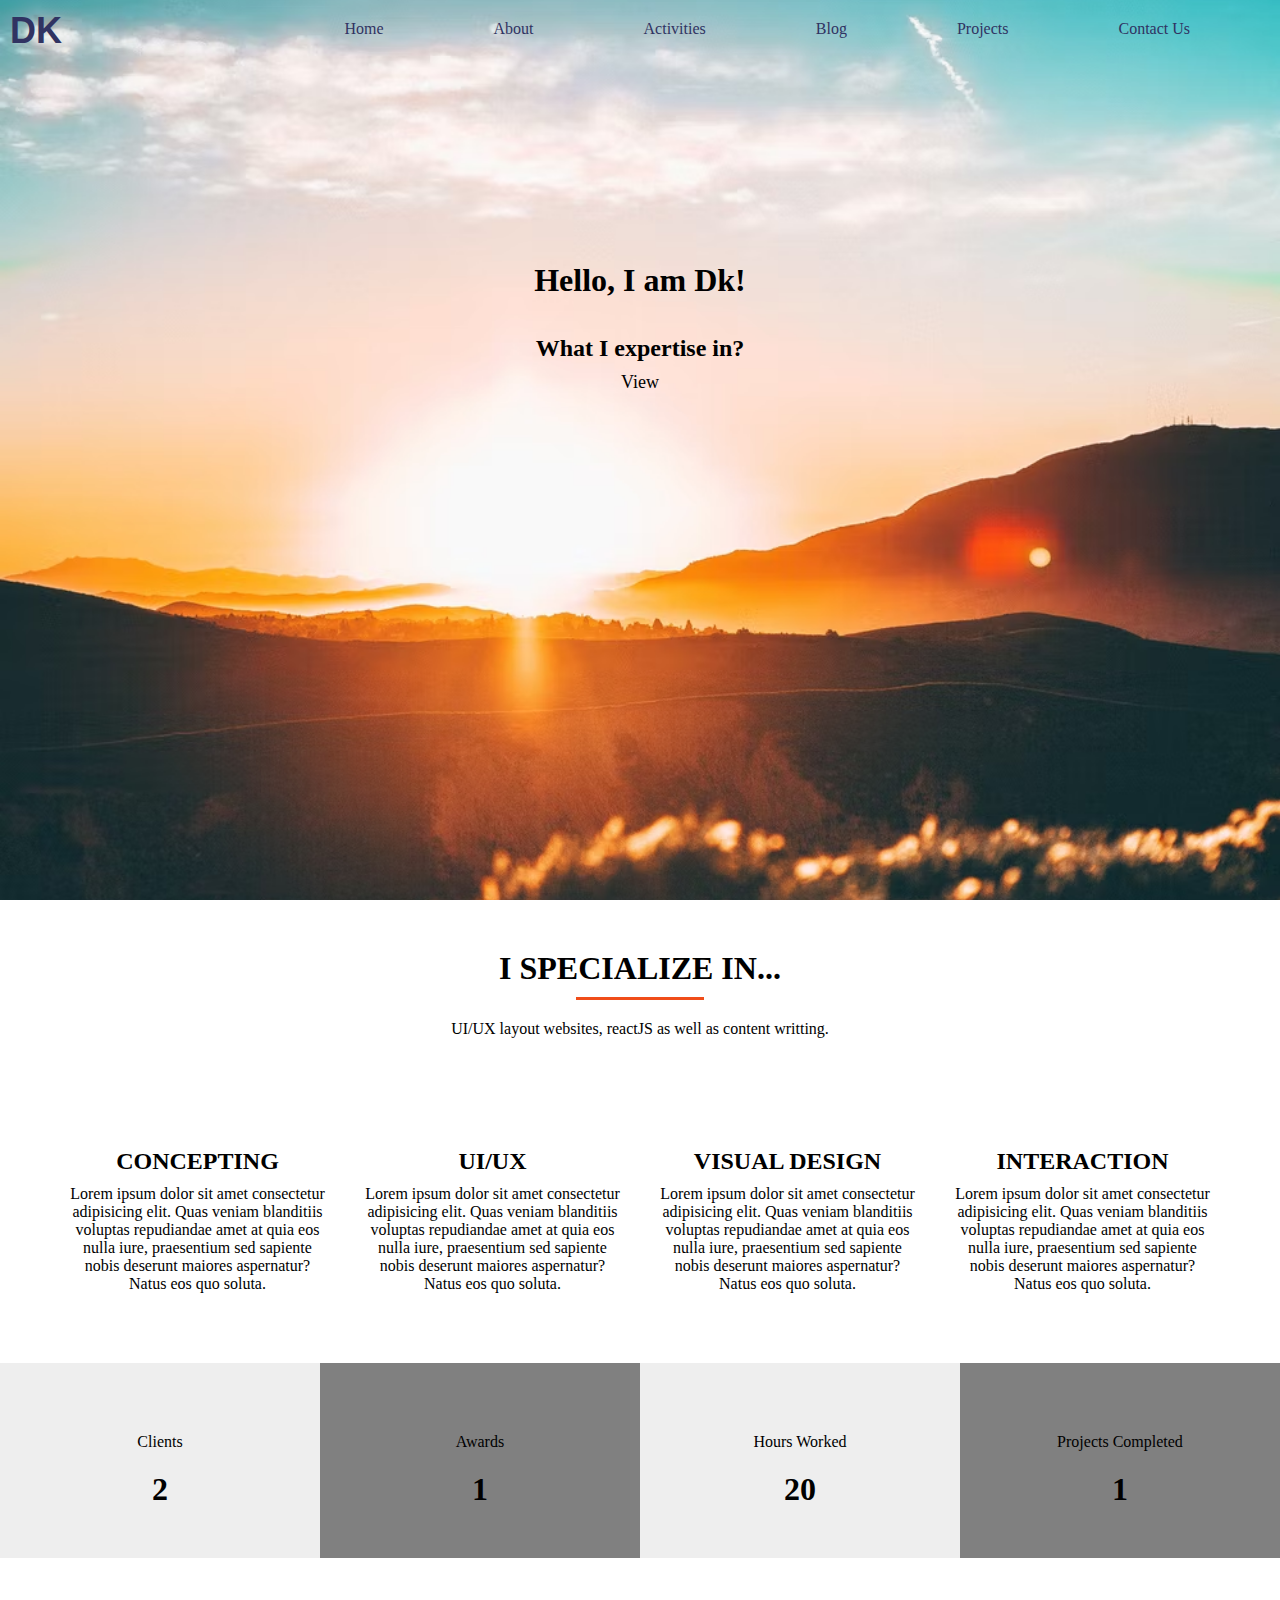
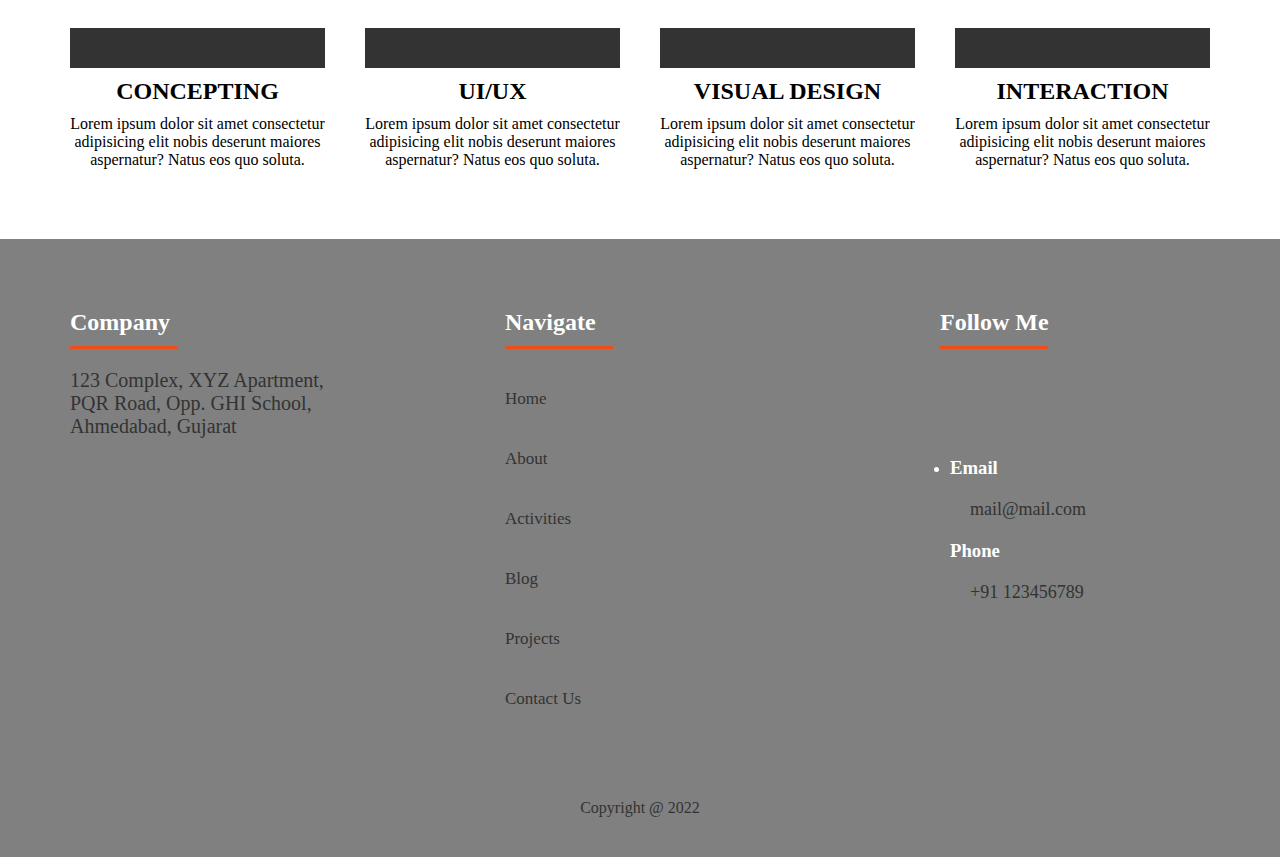
==== index.html @ 589219bb "initial commit" ====
<!DOCTYPE html>
<html>

    <head>
        <title>Index</title>
        <meta name="viewport" content="width-device-width, initial-scale=1.0" />
        <link rel="stylesheet" href="./style.css" />
        <link rel="stylesheet" href="https://cdnjs.cloudflare.com/ajax/libs/font-awesome/6.1.1/css/all.min.css"
            integrity="sha512-KfkfwYDsLkIlwQp6LFnl8zNdLGxu9YAA1QvwINks4PhcElQSvqcyVLLD9aMhXd13uQjoXtEKNosOWaZqXgel0g=="
            crossorigin="anonymous" referrerpolicy="no-referrer">
    </head>

    <body>
        <header id="head">
            <div class="header">
                <div class="logo">
                    <h1>DK</h1>
                </div>
                <div class="nav-bar">
                    <ul>
                        <li><a href="index.html">Home</a></li>
                        <li><a href="about.html">About</a></li>
                        <li><a href="activities.html">Activities</a></li>
                        <li><a href="#">Blog</a></li>
                        <li><a href="#">Projects</a></li>
                        <li><a href="#">Contact Us</a></li>
                    </ul>
                </div>
            </div>
            <div class="head-content">
                <h1>Hello, I am Dk!</h1><br /><br />
                <h2>What I expertise in?</h2>
                <h1 id="show"></h1>
                <script>
                    setTimeout(display, 4000);
                    function display() {
                        document.getElementById("show").innerHTML = "ReactJS, UI/UX Design, Javascript"
                    }
                </script>
                <button class="btn-view">View</button>
            </div>
        </header>

        <div class="section-a">
            <h1>I SPECIALIZE IN...</h1>
            <center>
                <div class="line"></div>
            </center>
            <p>UI/UX layout websites, reactJS as well as content writting.</p>

            <div class="section-b">
                <div class="content">
                    <i class="fas fa-file-alt fa-2x"></i>
                    <h2>CONCEPTING</h2>
                    <p>Lorem ipsum dolor sit amet consectetur adipisicing elit. Quas veniam blanditiis voluptas
                        repudiandae amet at quia eos nulla iure, praesentium sed sapiente nobis deserunt maiores
                        aspernatur? Natus eos quo soluta.</p>
                </div>

                <div class="content">
                    <i class="fas fa-desktop fa-2x"></i>
                    <h2>UI/UX</h2>
                    <p>Lorem ipsum dolor sit amet consectetur adipisicing elit. Quas veniam blanditiis voluptas
                        repudiandae amet at quia eos nulla iure, praesentium sed sapiente nobis deserunt maiores
                        aspernatur? Natus eos quo soluta.</p>
                </div>

                <div class="content">
                    <i class="fas fa-object-ungroup fa-2x"></i>
                    <h2>VISUAL DESIGN</h2>
                    <p>Lorem ipsum dolor sit amet consectetur adipisicing elit. Quas veniam blanditiis voluptas
                        repudiandae amet at quia eos nulla iure, praesentium sed sapiente nobis deserunt maiores
                        aspernatur? Natus eos quo soluta.</p>
                </div>
                <div class="content">
                    <i class="fas fa-thumbs-up fa-2x"></i>
                    <h2>INTERACTION</h2>
                    <p>Lorem ipsum dolor sit amet consectetur adipisicing elit. Quas veniam blanditiis voluptas
                        repudiandae amet at quia eos nulla iure, praesentium sed sapiente nobis deserunt maiores
                        aspernatur? Natus eos quo soluta.</p>
                </div>
            </div>

            <div class="section-c">
                <div class="content2" style="background-color: #eee;">
                    <i class="fas fa-users fa-3x"></i>
                    <p>Clients</p>
                    <h1>2</h1>
                </div>

                <div class="content2" style="background-color: grey;">
                    <i class="fas fa-award fa-3x"></i>
                    <p>Awards</p>
                    <h1>1</h1>
                </div>

                <div class="content2" style="background-color: #eee;">
                    <i class="fas fa-hourglass-start fa-3x"></i>
                    <p>Hours Worked</p>
                    <h1>20</h1>
                </div>

                <div class="content2" style="background-color: grey;">
                    <i class="fas fa-code-branch fa-3x"></i>
                    <p>Projects Completed</p>
                    <h1>1</h1>
                </div>
            </div>

            <div class="section-d">
                <div class="content3">
                    <i class="fas fa-file-alt fa-2x"></i>
                    <h2>CONCEPTING</h2>
                    <p>Lorem ipsum dolor sit amet consectetur adipisicing elit nobis deserunt maiores
                        aspernatur? Natus eos quo soluta.</p>
                </div>

                <div class="content3">
                    <i class="fas fa-desktop fa-2x"></i>
                    <h2>UI/UX</h2>
                    <p>Lorem ipsum dolor sit amet consectetur adipisicing elit nobis deserunt maiores
                        aspernatur? Natus eos quo soluta.</p>
                </div>

                <div class="content3">
                    <i class="fas fa-object-ungroup fa-2x"></i>
                    <h2>VISUAL DESIGN</h2>
                    <p>Lorem ipsum dolor sit amet consectetur adipisicing elit nobis deserunt maiores
                        aspernatur? Natus eos quo soluta.</p>
                </div>
                <div class="content3">
                    <i class="fas fa-thumbs-up fa-2x"></i>
                    <h2>INTERACTION</h2>
                    <p>Lorem ipsum dolor sit amet consectetur adipisicing elit nobis deserunt maiores
                        aspernatur? Natus eos quo soluta.</p>
                </div>
            </div>
        </div>

        <footer class="footer">
            <div class="section-footer">
                <div class="rows">
                    <div class="section-e">
                        <h2>Company</h2>
                        <div class="line2"></div>
                        <p class="company">123 Complex, XYZ Apartment, PQR Road, Opp. GHI School, Ahmedabad, Gujarat</p>
                    </div>

                    <div class="section-e">
                        <h2>Navigate</h2>
                        <div class="line2"></div>
                        <ul class="links">
                            <li><a href="index.html" class="links2">Home</a></li>
                            <li><a href="about.html" class="links2">About</a></li>
                            <li><a href="activities.html" class="links2">Activities</a></li>
                            <li><a href="#" class="links2">Blog</a></li>
                            <li><a href="#" class="links2">Projects</a></li>
                            <li><a href="#" class="links2">Contact Us</a></li>
                        </ul>
                    </div>

                    <div class="section-e">
                        <h2>Follow Me</h2>
                        <div class="line2"></div>
                        <div class="bottom-line1"></div>
                        <div class="social-links">
                            <a href="#"><i class="fab fa-facebook-f"></i></a>
                            <a href="#"><i class="fab fa-twitter"></i></a>
                            <a href="#"><i class="fab fa-instagram"></i></a>
                            <a href="#"><i class="fab fa-linkedin-in"></i></a>
                        </div>

                        <div class="contact-info">
                            <div>
                                <i class="foot-icon"></i>
                                <h3>Email</h3>
                                <a href="#" class="btn-dark">mail@mail.com</a>

                            </div>

                            <div>
                                <i class="foot-icon" style="padding-top: 20px;"></i>
                                <h3>Phone</h3>
                                <a href="#" class="btn-dark">+91 123456789</a>
                            </div>
                        </div>
                    </div>
                </div>
            </div>

            <p class="copy">Copyright @ 2022</p>
        </footer>

    </body>

</html>
---- style.css ----
* {
  margin: 0;
  padding: 0;
  box-sizing: border-box;
}

/* Page Header Section CSS */

#head {
  background: url(photo-1494548162494-384bba4ab999.avif) no-repeat center
    right/cover;
  height: 100vh;
  background-attachment: fixed;
}

.head-content {
  text-align: center;
  padding-top: 200px;
}

.header {
  display: flex;
  justify-content: space-between;
}

.logo {
  font-size: large;
  padding: 10px;
  color: #303362;
  font-family: "Lucida Sans", "Lucida Sans Regular", "Lucida Grande",
    "Lucida Sans Unicode", Geneva, Verdana, sans-serif;
}

a {
  text-decoration: none;
  margin: 0px;
  padding: 20px 90px 20px 20px;
  display: inline-block;
  color: #303362;
}

a:hover {
  background-color: #ffcab9;
}

ul {
  list-style: none;
  margin: 0;
  display: flex;
}

.btn-view {
  padding: 10px;
  padding-left: 40px;
  padding-right: 40px;
  background-color: inherit;
  border: none;
  font-size: large;
  font-family: cursive;
  cursor: pointer;
}

.btn-view:hover {
  /*background: #CDD0CB;*/
  background: #ffcab9;
}

.section-a {
  text-align: center;
  margin-top: 50px;
}

/* Page 1 Home Page CSS */

.line {
  border-top: 3.5px solid #f04d19;
  width: 10%;
  padding: 10px;
  margin-top: 10px;
}

.section-b {
  display: flex;
  margin-top: 20px;
  margin: 50px;
}

.content {
  display: flex;
  flex-direction: column;
  width: 25%;
  padding: 20px;
}

.content p {
  text-align: center;
}

.content h2 {
  text-align: center;
  padding-bottom: 10px;
}

.content i {
  padding: 20px;
  color: #f04d19;
}

.section-c {
  display: flex;
  margin-top: 40px;
}

.content2 {
  display: flex;
  flex-direction: column;
  width: 25%;
  padding: 30px;
}

.content2 h1 {
  padding: 20px;
}

.content2 i {
  padding: 20px;
}

.section-d {
  display: flex;
  margin-top: 20px;
  margin: 50px;
}

.content3 {
  display: flex;
  flex-direction: column;
  width: 25%;
  padding: 20px;
}

.content3 p {
  text-align: center;
}

.content3 h2 {
  text-align: center;
  padding-bottom: 10px;
}

.content3 i {
  padding: 20px;
  position: relative;
  align-items: center;
  color: #ffcab9;
  background-color: #333;
  margin-bottom: 10px;
  transition: all 1s;
}

.content3 i:hover {
  background-color: #f04d19;
  color: #333;
  padding: 1.5rem;
  border-radius: 0%;
}

/* Page Footer Section CSS */

.section-footer {
  display: flex;
  padding: 20px;
  background: #808080;
  color: #ffffff;
}

.section-e {
  display: flex;
  flex-direction: column;
  width: 25%;
  padding: 20px;
  margin: 30px;
}

.rows {
  display: flex;
  justify-content: space-between;
}

.links {
  display: list-item;
  list-style: none;
  /* padding-left: -10px; */
}

.links2 {
  text-decoration: none;
  margin-left: -20px;
  padding: 20px;
  display: inline-block;
  color: #333;
  font-size: 17px;
}

.links2:hover {
  color: #333;
}

.line2 {
  border-top: 3.5px solid #f04d19;
  width: 40%;
  padding: 10px;
  margin-top: 10px;
}

.social-links a i {
  color: #333;
  display: flex;
  list-style: none;
}

.social-links a i:hover {
  text-decoration: none;
  color: #333;
}

.company {
  color: #333;
  font-size: 20px;
}

.contact-info {
  display: list-item;
  text-decoration: none;
  padding-left: -10px;
  margin-left: 10px;
}

.btn-dark {
  color: #333;
  font-size: 18px;
}

.foot-icon {
  padding-bottom: 20px;
}

.copy {
  text-align: center;
  color: #333;
  background: #808080;
  padding-bottom: 40px;
}

/* Page 2 About Page CSS */

.about {
  padding: 50px;
}

.line3 {
  border-top: 3.5px solid #f04d19;
  width: 100%;
}

.about p {
  font-size: 25px;
}

.about img {
  height: 300px;
  padding-left: 150px;
  /* padding-top: 50px;*/
  padding-right: 50px;
}

.myself {
  display: flex;
  padding: 50px;
}

.myself p {
  padding-left: 20px;
  padding-top: 70px;
  padding-right: 350px;
  border-left: 2px solid #f04d19;
  font-size: 19px;
  background: #e9e3e3;
  margin: 30px;
}

.award i {
  padding: 20px;
  /* position: relative; */
  align-items: center;
  color: #f04d19;
  margin-bottom: 10px;
}

.award p {
  font-size: 19px;
  padding: 20px;
}

#about-p {
  background: #808080;
  padding-left: 140px;
  padding-right: 140px;
  padding-top: 40px;
  padding-bottom: 40px;
  margin-left: -50px;
  margin-right: -50px;
}

#about-p h1 {
  text-align: center;
  color: #e9e3e3;
  font-size: 35px;
  /* padding-bottom: 30px; */
}

#about-p h4 {
  /* text-align: center; */
  color: #e9e3e3;
  padding-bottom: 10px;
  font-size: 20px;
}

#about-p .line {
  padding-bottom: 35px;
}

#about-p #progressHTML {
  overflow: hidden;
  height: 20px;
  background: #ccc;
  border-radius: 5px;
  margin-bottom: 0.6rem;
}

#about-p #progressDoneHTML {
  height: 100%;
  width: 0;
  background: #f04d19;
  transition: 3s ease 0.3s;
  padding-bottom: 45px;
}

#about-p #progressCSS {
  overflow: hidden;
  height: 20px;
  background: #ccc;
  border-radius: 5px;
  margin-bottom: 0.6rem;
}

#about-p #progressDoneCSS {
  height: 100%;
  width: 0;
  background: #f04d19;
  transition: 3s ease 0.3s;
}

#about-p #progressJS {
  overflow: hidden;
  height: 20px;
  background: #ccc;
  border-radius: 5px;
  margin-bottom: 0.6rem;
}

#about-p #progressDoneJS {
  height: 100%;
  width: 0;
  background: #f04d19;
  transition: 3s ease 0.3s;
}

#about-p #progressPy {
  overflow: hidden;
  height: 20px;
  background: #ccc;
  border-radius: 5px;
  margin-bottom: 0.6rem;
}

#about-p #progressDonePy {
  height: 100%;
  width: 0;
  background: #f04d19;
  transition: 3s ease 0.3s;
}

#about-p #progressJAVA {
  overflow: hidden;
  height: 20px;
  background: #ccc;
  border-radius: 5px;
  margin-bottom: 0.6rem;
}

#about-p #progressDoneJAVA {
  height: 100%;
  width: 0;
  background: #f04d19;
  transition: 3s ease 0.3s;
}

.testimonial {
  padding: 50px;
}

.testimonial h1 {
  text-align: center;
}

.testimonial p {
  font-size: 19px;
}

.people {
  /* margin: 50px; */
  padding: 10px;
  display: flex;
  list-style: none;
  /* padding: 20px; */
  padding-left: 50px;
}

.person {
  display: flex;
  list-style: none;
  width: 90%;
  margin: 20px;
}

.test-image img {
  height: 50px;
  margin-right: 10px;
  padding-left: 50px;
}

.test-div {
  border: 2px solid #808080;
  border-radius: 10%;
  /* padding-right: 20px; */
  margin: 20px;
}

.text {
  text-align: center;
  padding-top: 15px;
  margin-left: -51px;
}

/* Page 3 My Work Page CSS */

.items {
  display: grid;
  grid-template-columns: repeat(3, 1fr);
  padding: 50px;
  margin: 40px;
}

.item {
  position: relative;
  overflow: hidden;
}

.item-image img {
  /* height: 250px; */
  /* width: 800px; */
  padding-left: 0px;
  padding-right: 80px;
  /* margin: 10px; */
}

.item-text {
  position: absolute;
  top: 0;
  left: 0;
  bottom: 0;
  right: 0;
  padding: 25%;
  text-align: center;
  opacity: 0;
  z-index: 1;
  transform: opacity ease-in-out;
  transition-delay: ease 400ms;
}

.item:hover .item-text {
  opacity: 1;
}

.item::after {
  content: "";
  display: block;
  position: absolute;
  background: #f04d19;
  top: 0px;
  left: 0px;
  height: 100%;
  width: 100%;
  opacity: 0.9;
  transform: scale(2) translateX(65%) translateY(-58%) rotate(-45deg);
  transition: transform 1.5s ease;
}

.item:hover::after {
  transform: scale(2) translateX(0) translateY(0) rotate(-28deg);
}

.item:hover .item-image {
  transform: scale(1.2);
}

.item-image {
  transition: transform 1s ease-in-out;
}

/* Page 4 My Blog Page CSS */

.hide-1,
.hide-2 {
  display: none;
}

.blogs {
  padding: 20px;
}

.blog-1 {
  padding: 20px;
  background: #333;
  color: #e9e3e3;
  margin: 20px;
  border-radius: 20px;
}

.blog-1 h2 {
  font-size: 30px;
  padding: 20px;
}

.blog-1 p {
  font-size: 18px;
  padding-bottom: 20px;
}

.blog-1 i {
  padding-bottom: 40px;
  padding-top: 20px;
}

.blog-1 button {
  /* font-size: 30px; */
  padding: 20px;
  border-radius: 10px;
  margin: 15px;
}

.blog-2 {
  padding: 20px;
  background: #ccc;
  margin: 20px;
  border-radius: 20px;
}

.blog-2 h2 {
  font-size: 30px;
  /* padding-bottom: 50px; */
  padding: 20px;
}

.blog-2 button {
  /* font-size: 30px; */
  padding: 20px;
  border-radius: 10px;
  margin: 15px;
}

.blog-2 p {
  font-size: 18px;
  padding-bottom: 20px;
}

.blog-2 i {
  padding-bottom: 40px;
  padding-top: 20px;
}
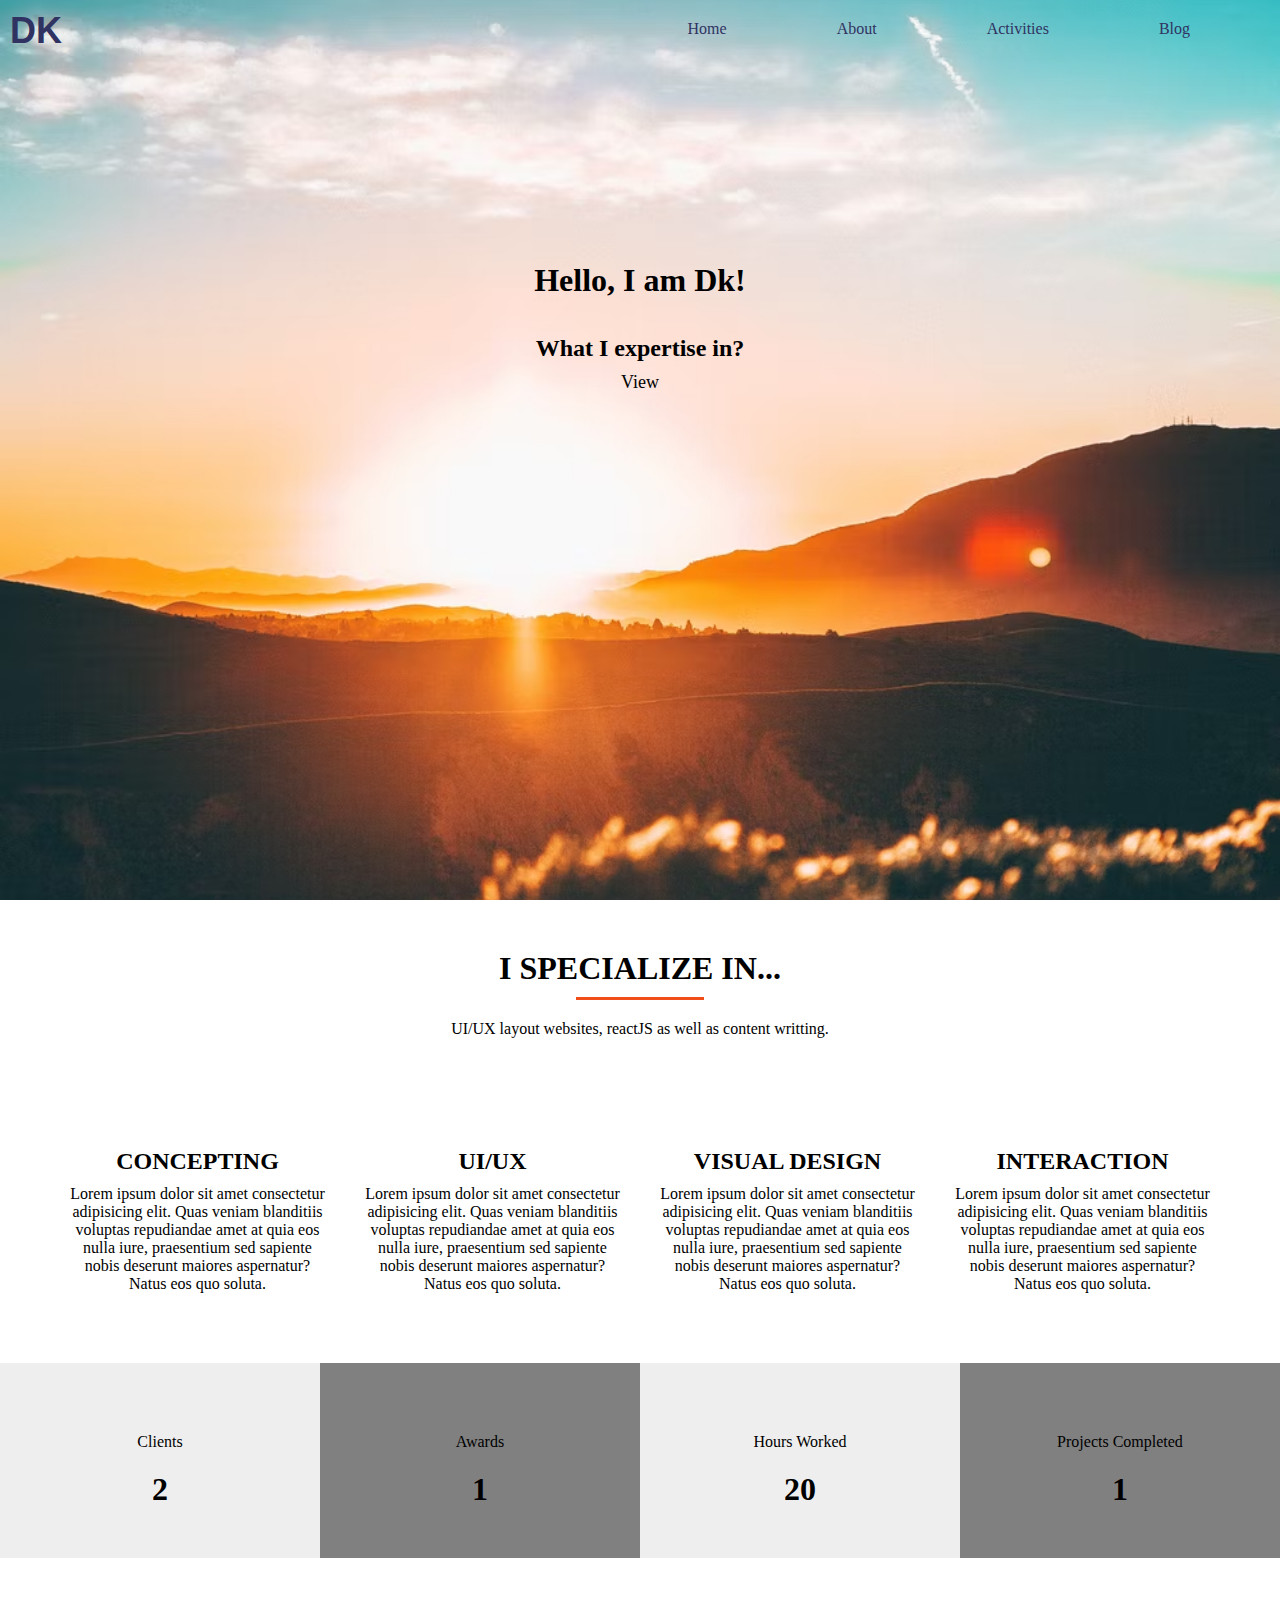
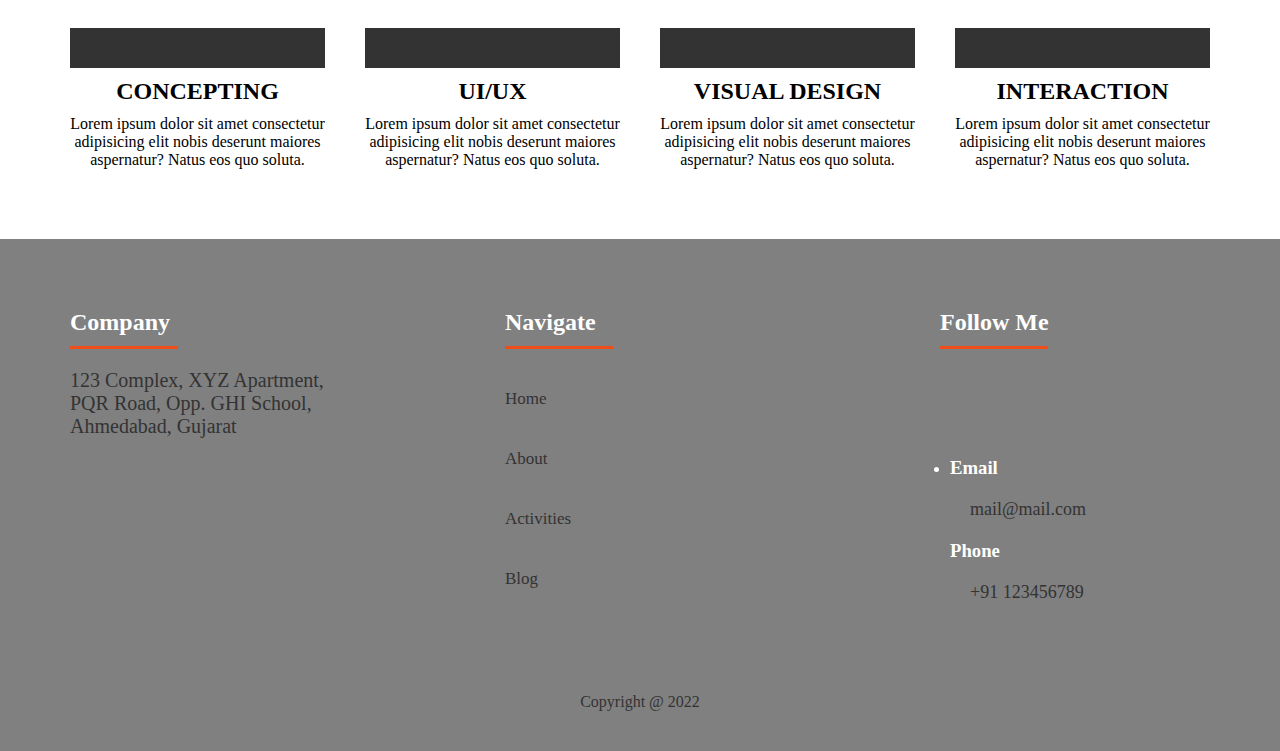
==== commit b2432e74: "main" ====
--- a/index.html
+++ b/index.html
@@ -21,9 +21,7 @@
                         <li><a href="index.html">Home</a></li>
                         <li><a href="about.html">About</a></li>
                         <li><a href="activities.html">Activities</a></li>
-                        <li><a href="#">Blog</a></li>
-                        <li><a href="#">Projects</a></li>
-                        <li><a href="#">Contact Us</a></li>
+                        <li><a href="blog.html">Blog</a></li>
                     </ul>
                 </div>
             </div>
@@ -153,9 +151,7 @@
                             <li><a href="index.html" class="links2">Home</a></li>
                             <li><a href="about.html" class="links2">About</a></li>
                             <li><a href="activities.html" class="links2">Activities</a></li>
-                            <li><a href="#" class="links2">Blog</a></li>
-                            <li><a href="#" class="links2">Projects</a></li>
-                            <li><a href="#" class="links2">Contact Us</a></li>
+                            <li><a href="blog.html" class="links2">Blog</a></li>
                         </ul>
                     </div>
 
--- a/style.css
+++ b/style.css
@@ -416,6 +416,48 @@
 
 .testimonial p {
   font-size: 19px;
+}
+
+.follower{
+  display: flex;
+  /* text-align: center; */
+  align-items: center;
+  background: #ffcab9;
+  margin: -50px;
+  padding: 90px;
+}
+
+.follower p{
+  font-size: 19px;
+  color: #333;
+}
+
+.follower i{
+  padding-left: 70px;
+  color: #333;
+}
+
+.fb{
+  padding-left: 250px;
+  text-align: center;
+  padding-right: 100px;
+}
+
+.tw{
+  text-align: center;
+  padding: 10px;
+  padding-right: 100px;
+}
+
+.ig{
+  padding: 10px;
+  text-align: center;
+}
+
+.counter{
+  font-size: 40px;
+  padding: 10px;
+  color: #333;
 }
 
 .people {
@@ -589,3 +631,49 @@
   padding-bottom: 40px;
   padding-top: 20px;
 }
+
+.contain{
+  display: flex;
+  margin: 20px;
+}
+
+.panel{
+  height: 45vh;
+  border-radius: 20px;
+  color: #e9e3e3;
+  background: #333;
+  cursor: pointer;
+  flex: 0.5;
+  margin-left: 20px;
+  margin-bottom: 50px;
+  padding: 10px 50px 50px 50px;
+  transition: flex 0.3s ease-in;
+}
+
+.panel h5{
+  opacity: 0;
+}
+
+.panel.active h5{
+  opacity: 1;
+  text-align: right;
+  padding-top: 50px;
+}
+
+.panel h3{
+  font-size: 24px;
+  text-align: center;
+  padding-bottom: 10px;
+  padding-top: 10px;
+  margin: 20;
+  opacity: 1;
+}
+
+.panel.active{
+  flex: 5;
+}
+
+.panel.active p{
+  transition: 0.4s ease-in;
+  padding-top: 50px;
+}
